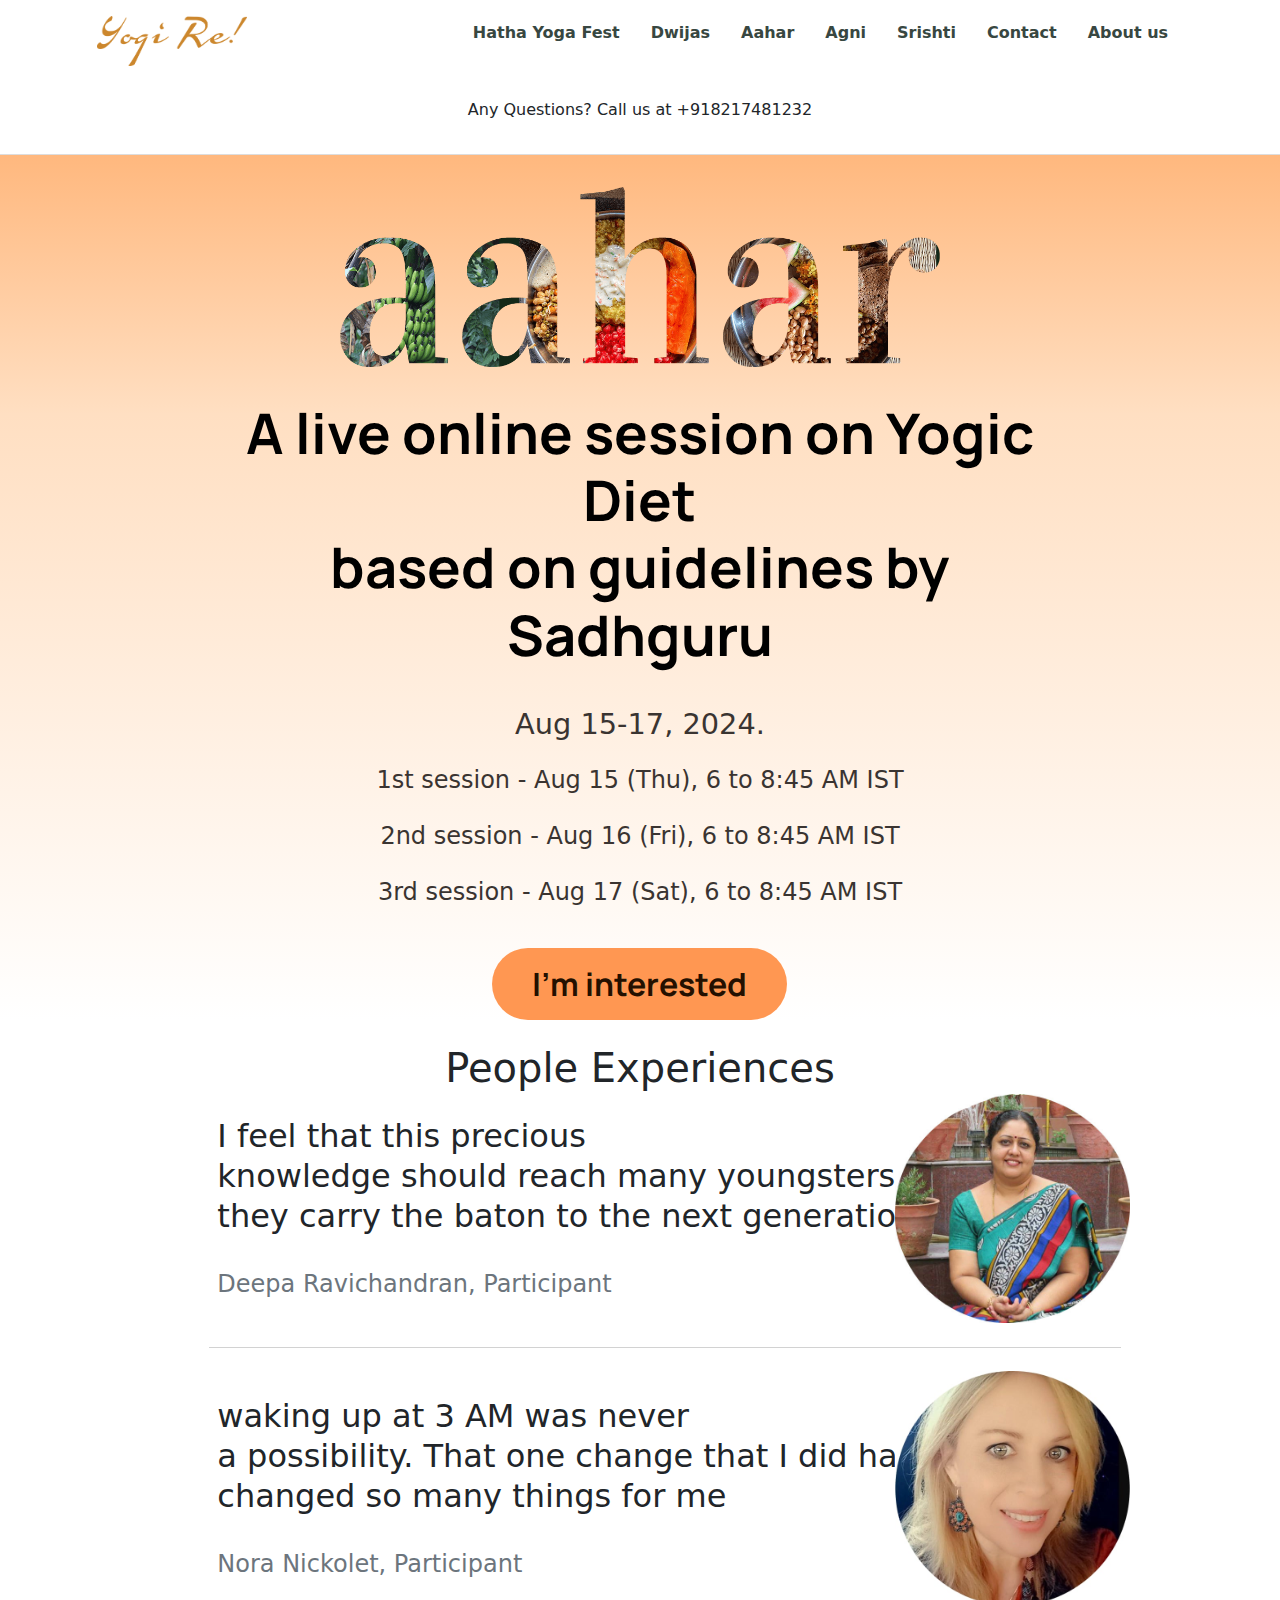
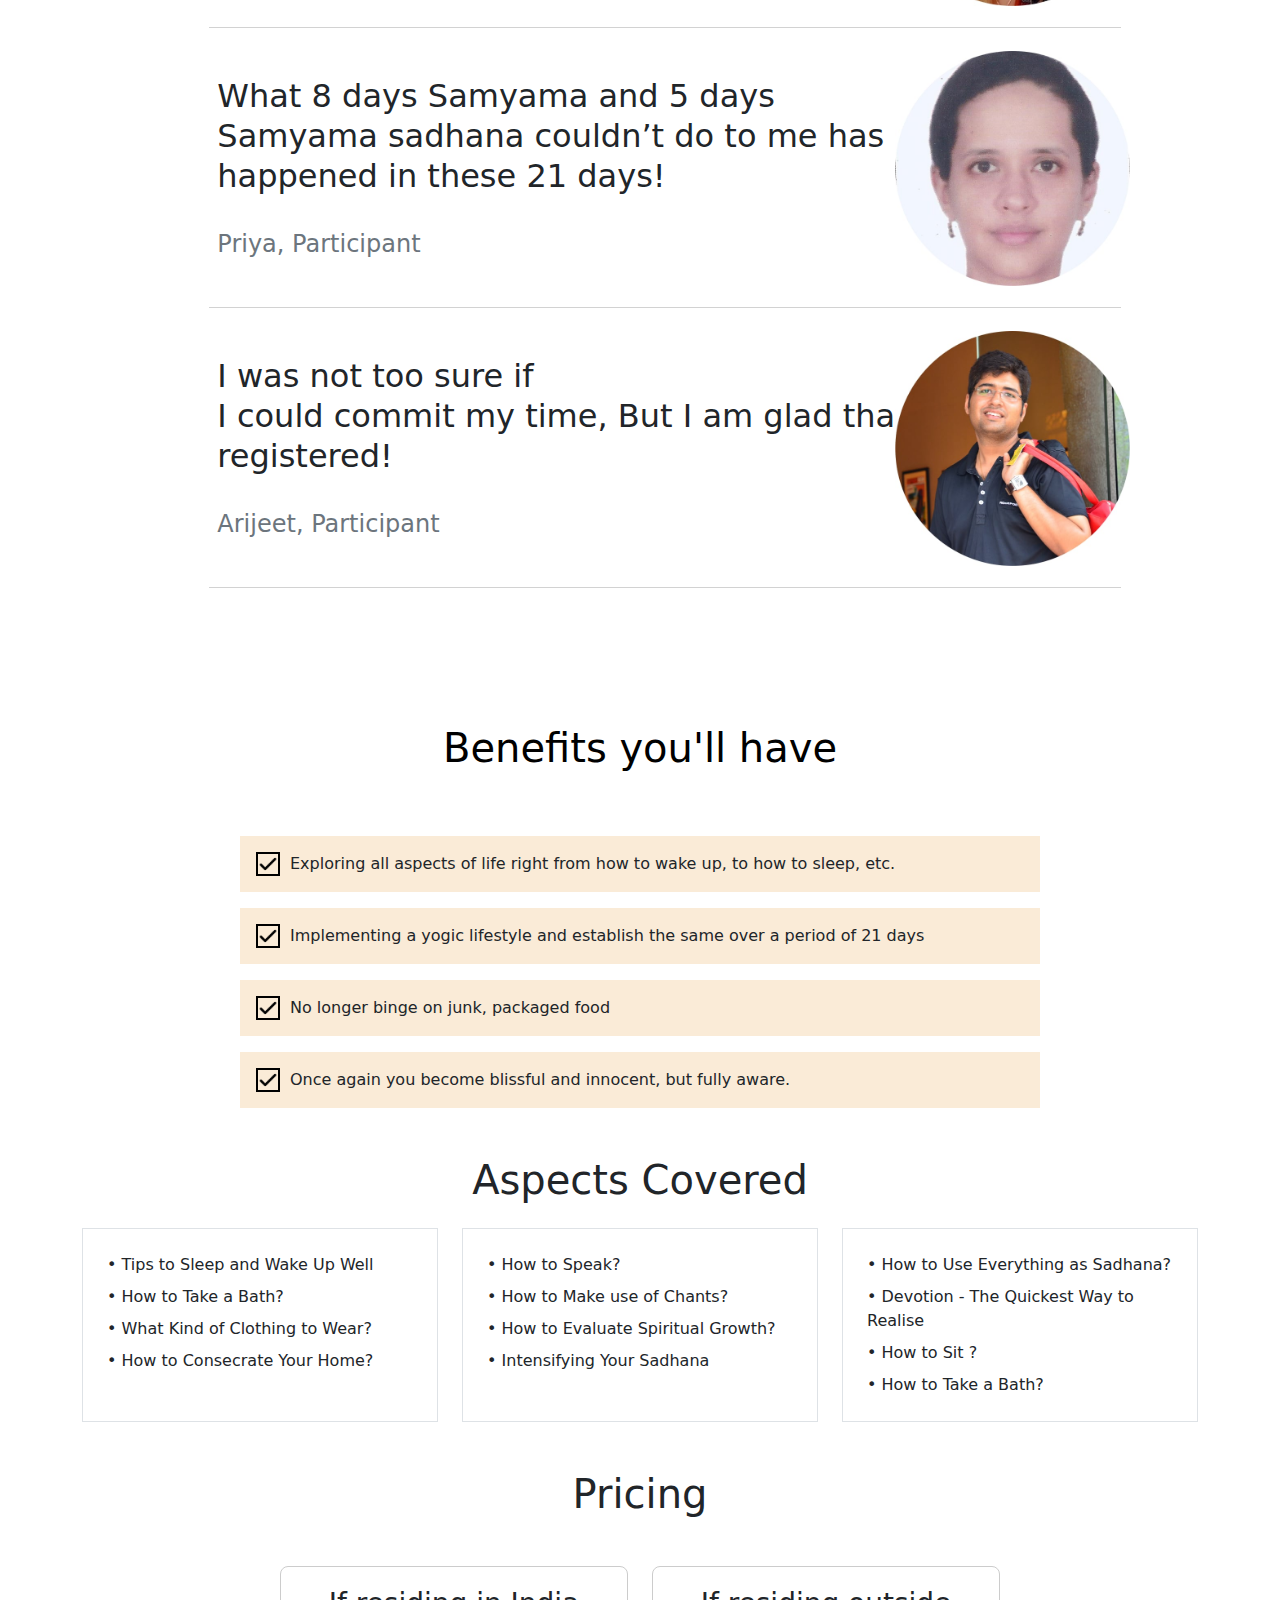
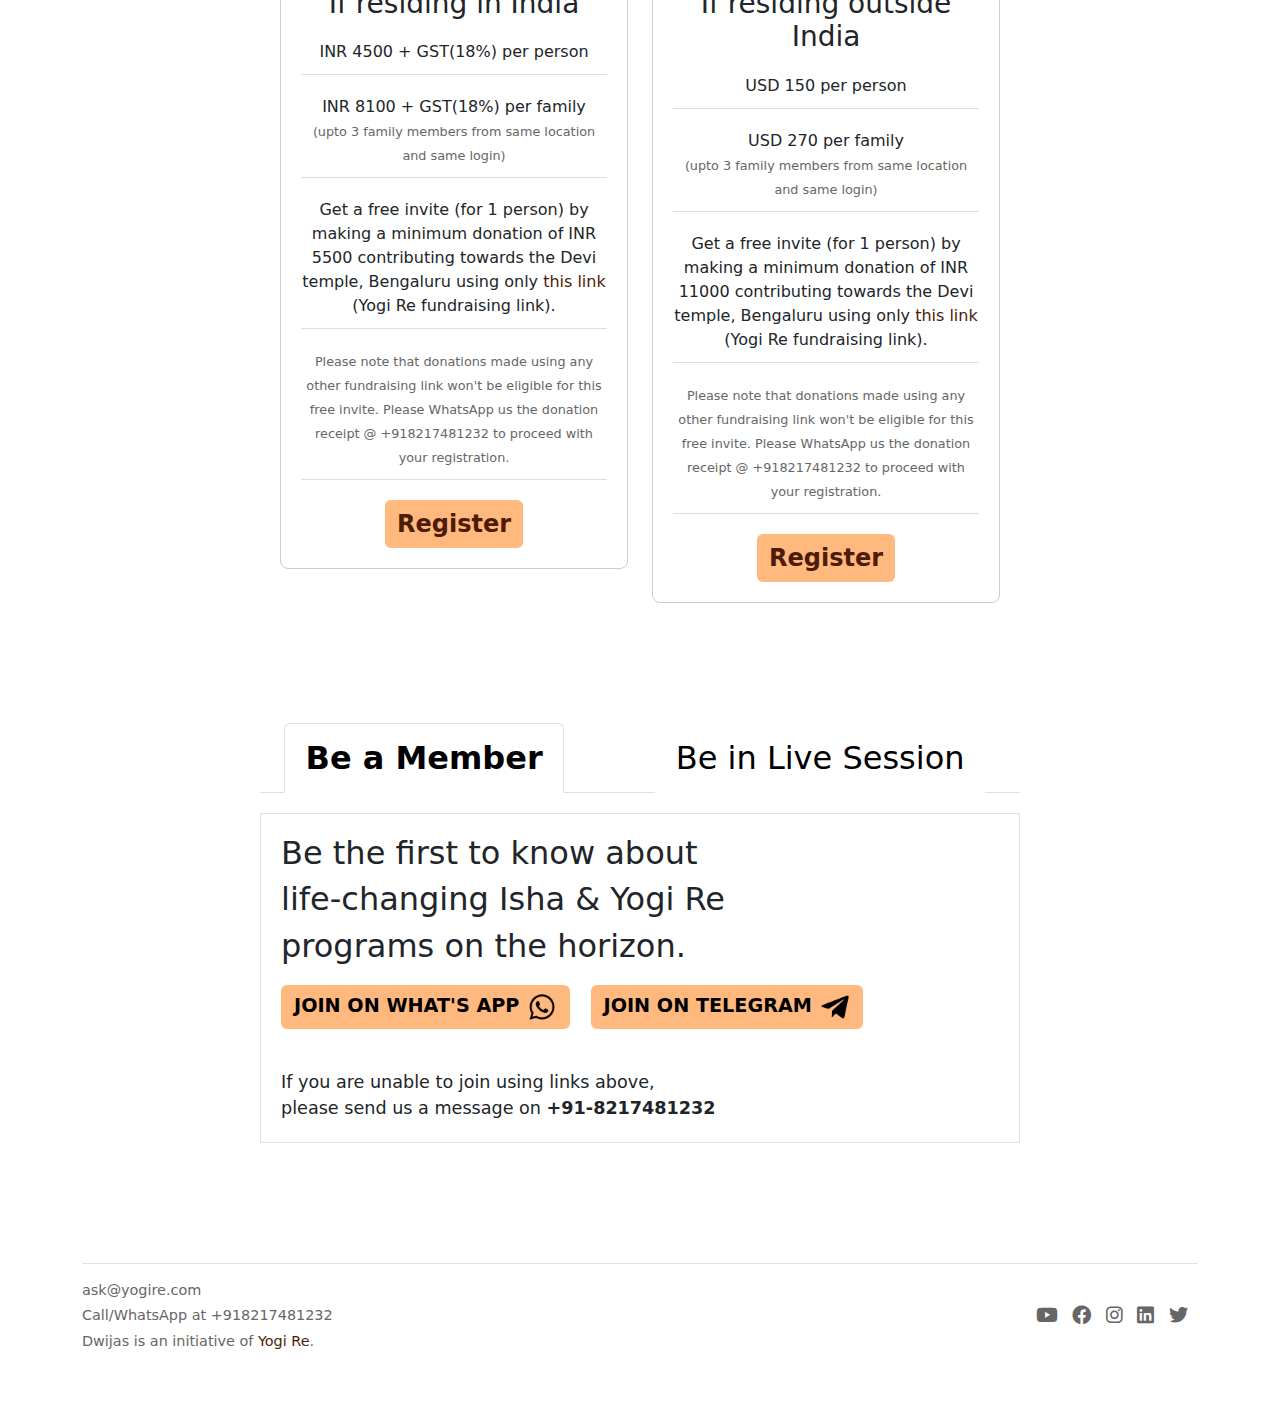
==== aahar.html @ 05f2ad52 "Add files via upload" ====
<!DOCTYPE html>
<html lang="en">
<head>
    <meta charset="UTF-8">
    <meta name="viewport" content="width=device-width, initial-scale=1.0">
    <title>21 Day Yogic Life Program</title>
    <link rel="preconnect" href="https://fonts.googleapis.com">
<link rel="preconnect" href="https://fonts.gstatic.com" crossorigin>
<link href="https://fonts.googleapis.com/css2?family=Inter+Tight:ital,wght@0,100..900;1,100..900&family=Manrope:wght@200..800&display=swap" rel="stylesheet">
<link rel="stylesheet" href="https://cdnjs.cloudflare.com/ajax/libs/font-awesome/6.0.0-beta3/css/all.min.css">
    <link rel="stylesheet" href="aahar.css">
    <!-- Bootstrap CSS -->
    <link href="https://cdn.jsdelivr.net/npm/bootstrap@5.3.0/dist/css/bootstrap.min.css" rel="stylesheet">

</head>
<body>
    <header class="header">
        <nav class="nav">
            <img src="yogire-orange.png" alt="Logo" class="logo">
            <ul class="menu">
                <li><a href="https://yogire.com/yogafest/" target="blank">Hatha Yoga Fest</a></li>
                <li><a href="dwijas.html" target="blank">Dwijas</a></li>
                <li><a href="https://yogire.com/aahar/">Aahar</a></li>
                <li><a href="https://yogire.com/agni/">Agni</a></li>
                <li><a href="https://yogire.com/srishti/">Srishti</a></li>
                <li><a href="#contactus" id="contact-link">Contact</a></li>
                <li><a href="#aboutus" id="about-link">About us</a></li>
            </ul>
            <p class="call-us">Any Questions? Call us at +918217481232</p>
        </nav>
    </header>
    <!------------------------------------------------------------------- First section ------------------------------------------------------------------->
    <div class="hero-container container-fluid">
        <div class="row justify-content-center text-center">
            <div class="col-md-8">
                <!-- Hero Image -->
                <div class="hero-image">
                    <img src="aahar-logo.png"  width="600" height="180" alt="Dwijas logo">
                </div>
                
                <!-- Main Text -->
                <h1 class="mt-4 mb-3">
                    A live online session on Yogic Diet <br>based on guidelines by Sadhguru
                </h1>
                
                <!-- Date and Time -->
                 <div class="datetime">

                    <p class="mb-2 important">Aug 15-17, 2024.</p>
                    <p class="mb-4">1st session - Aug 15 (Thu), 6 to 8:45 AM IST</p>
                    <p class="mb-4">2nd session - Aug 16 (Fri), 6 to 8:45 AM IST</p>
                    <p class="mb-4">3rd session - Aug 17 (Sat), 6 to 8:45 AM IST</p>
                     
                 </div>
                <!-- CTA Button -->
                <button class="cta-button"><b>I'm interested</b></button>
            </div>
        </div>
    </div>

     <!------------------------------------------TESTIMONIAL-------------------------------------------->
        <!------------------------------------------TESTIMONIAL-------------------------------------------->
        <!------------------------------------------TESTIMONIAL-------------------------------------------->
        <!------------------------------------------TESTIMONIAL-------------------------------------------->
        <!------------------------------------------TESTIMONIAL-------------------------------------------->
        <!------------------------------------------TESTIMONIAL-------------------------------------------->

        <div class="container-test py-4">
            <h1 class="text-center mb-4">People Experiences</h1>
            <div class="row justify-content-center" >
                <div class="col-md-8">
                    <div class="review-container">
                        <!-- Review Box -->
                        <div class="review-box d-flex justify-content-between align-items-center">
                            <div class="review-content">
                                <div class="review-text">
                                    <p>I feel that this precious<br>
                                        knowledge should reach many youngsters as they carry the baton to the next generation</p>
                                </div>
                                <div class="review-info">
                                    Deepa Ravichandran, Participant
                                </div>
                            </div>
                            <div class="placeholder-img ms-3"><img src="deepa.jpg" alt="testimonial-1"></div>
                        </div>
                        
                        <!-- Additional review boxes would repeat the same structure -->
                    </div>
                </div>
                <hr style="width:70%;text-align:left;margin-left:50px;color: rgb(75, 75, 75);">
                <div class="col-md-8">
                    <div class="review-container">
                        <!-- Review Box -->
                        <div class="review-box d-flex justify-content-between align-items-center">
                            <div class="review-content">
                                <div class="review-text">
                                    <p>waking up at 3 AM was never <br>
                                    a possibility. That one change that I did 
                                    has changed so many things for me</p>
                                </div>
                                <div class="review-info">
                                    Nora Nickolet, Participant
                                </div>
                            </div>
                            <div class="placeholder-img ms-3"><img src="agni-sharing-1.jpg" alt="testimonial-1"></div>
                        </div>
                        
                        <!-- Additional review boxes would repeat the same structure -->
                    </div>
                </div>
                <hr style="width:70%;text-align:left;margin-left:50px;color: rgb(75, 75, 75);">
                <div class="col-md-8">
                    <div class="review-container">
                        <!-- Review Box -->
                        <div class="review-box d-flex justify-content-between align-items-center">
                            <div class="review-content">
                                <div class="review-text">
                                    <p>What 8 days Samyama and 5 days<br>
                                    Samyama sadhana couldn’t do to me 
                                    has happened in these 21 days!</p>
                                </div>
                                <div class="review-info">
                                    Priya, Participant
                                </div>
                            </div>
                            <div class="placeholder-img ms-3"><img src="agni-sharing-2.jpg" alt="testimonial-1"></div>
                        </div>
                        
                        <!-- Additional review boxes would repeat the same structure -->
                    </div>
                </div>
                <hr style="width:70%;text-align:left;margin-left:50px;color: rgb(75, 75, 75);">
                <div class="col-md-8">
                    <div class="review-container">
                        <!-- Review Box -->
                        <div class="review-box d-flex justify-content-between align-items-center">
                            <div class="review-content">
                                <div class="review-text">
                                    <p>I was not too sure if <br>
                                    I could commit my time, But I am
                                    glad that I registered!</p>
                                </div>
                                <div class="review-info">
                                    Arijeet, Participant
                                </div>
                            </div>
                            <div class="placeholder-img ms-3"><img src="aahar-4.jpg" alt="testimonial-1"></div>
                        </div>
                        
                        <!-- Additional review boxes would repeat the same structure -->
                
                        
                        <!-- Additional review boxes would repeat the same structure -->
                    </div>
                </div>
                <hr style="width:70%;text-align:left;margin-left:50px;color: rgb(75, 75, 75);">
            </div>
        </div>

    <!------------------------------------------------------------------------------ Benefits Section ---------------------------------------------------------------------------->
    <div class="benefits"><h1 class="text-center mb-4">Benefits you'll have</h1></div> 
    <div class="benefits-container">
        <div class="benefit-item">
            <div class="icon-box"></div>
            <img src="correct.png" alt="checked" class="correct" width="20px" height="20px">
            <span>Exploring all aspects of life right from how to wake up, to how to sleep, etc.</span>
        </div>
        <div class="benefit-item">
            <div class="icon-box"></div>
            <img src="correct.png" alt="checked" class="correct" width="20px" height="20px">
            <span> Implementing a yogic lifestyle and establish the same over a period of 21 days</span>
        </div>
        <div class="benefit-item">
            <div class="icon-box"></div>
            <img src="correct.png" alt="checked" class="correct" width="20px" height="20px">
            <span>No longer binge on junk, packaged food</span>
        </div>
        <div class="benefit-item">
            <div class="icon-box"></div>
            <img src="correct.png" alt="checked" class="correct" width="20px" height="20px">
            <span>Once again you become blissful and innocent, but fully aware.</span>
        </div>
        
    </div>
    </div>


    <!---------------------------------------------------------------- Aspects Covered Section --------------------------------------------------------------->    
    <div class="container my-5">
        <!-- Aspects Covered Section -->
        <h1 class="text-center mb-4">Aspects Covered</h1>
        <div class="row g-4 mb-5">
            <div class="col-md-4">
                <div class="aspect-card">
                    <ul class="list-unstyled mb-0">
                        <li class="mb-2">• Tips to Sleep and Wake Up Well</li>
                        <li class="mb-2">• How to Take a Bath?</li>
                        <li class="mb-2">• What Kind of Clothing to Wear?</li>
                        <li>• How to Consecrate Your Home?</li>
                    </ul>
                </div>
            </div>
            <div class="col-md-4">
                <div class="aspect-card">
                    <ul class="list-unstyled mb-0">
                        <li class="mb-2">• How to Speak?</li>
                        <li class="mb-2">• How to Make use of Chants?</li>
                        <li class="mb-2">• How to Evaluate Spiritual Growth?</li>
                        <li>• Intensifying Your Sadhana</li>
                    </ul>
                </div>
            </div>
            <div class="col-md-4">
                <div class="aspect-card">
                    <ul class="list-unstyled mb-0">
                        <li class="mb-2">• How to Use Everything as Sadhana?</li>
                        <li class="mb-2">• Devotion - The Quickest Way to Realise</li>
                        <li class="mb-2">• How to Sit ?</li>
                        <li>• How to Take a Bath?</li>
                    </ul>
                </div>
            </div>
        </div>

    <!-----------------------------------------------PRICING------------------------------------------->

        <div class="container my-5">
            <h1 class="text-center mb-5">Pricing</h1>
            <div class="row justify-content-center">
                <div class="col-md-4">
                    <div class="pricing-card">
                        <div class="pricing-location"><h3>If residing in India</h3></div>
                        <p>INR 4500 + GST(18%) per person</p>
                        <p>INR 8100 + GST(18%) per family<br><span class="sub-sub">(upto 3 family members from same location and same login)</span></p>
                        <p>Get a free invite (for 1 person) by making a minimum donation of INR 5500 contributing towards the Devi temple, Bengaluru using only <a href="https://isha.sadhguru.org/en/devicrowdfunding/campaigns/yogi-re-linga-bhairavi-temple-campaign">this link</a> (Yogi Re fundraising link).</p>
                        <p><span class="sub-sub">Please note that donations made using any other fundraising link won't be eligible for this free invite.

                            Please WhatsApp us the donation receipt @ +918217481232 to proceed with your registration.</span></p>
                        <button class="btn btn-block"><a href="https://docs.google.com/forms/d/e/1FAIpQLSeTf7cpt-JGD8JMsWaesWtTOO8NEe8G5fBwo3G-v0Hqc9XtiQ/viewform">Register</a></button>
                    </div>
                </div>
                <div class="col-md-4">
                    <div class="pricing-card">
                        <div class="pricing-location"><h3>If residing outside India</h3></div>
                        <p>USD 150 per person</p>
                        <p>USD 270 per family<br><span class="sub-sub">(upto 3 family members from same location and same login)</span></p>
                        <p>Get a free invite (for 1 person) by making a minimum donation of INR 11000 contributing towards the Devi temple, Bengaluru using only <a href="https://isha.sadhguru.org/en/devicrowdfunding/campaigns/yogi-re-linga-bhairavi-temple-campaign">this link</a> (Yogi Re fundraising link).</p>
                        <p><span class="sub-sub">Please note that donations made using any other fundraising link won't be eligible for this free invite.

                            Please WhatsApp us the donation receipt @ +918217481232 to proceed with your registration.</span></p>
                        <button class="btn btn-block"><a href="https://docs.google.com/forms/d/e/1FAIpQLSeTf7cpt-JGD8JMsWaesWtTOO8NEe8G5fBwo3G-v0Hqc9XtiQ/viewform">Register</a></button>
                    </div>
                </div>
            </div>
        </div>

        <!-----------------------------------------------DETAILS------------------------------------------->
       
        <div class="container container-program mt-5">
            <h2 class="text-center mb-4">Program Details</h2>
            <div class="row justify-content-center">
              <div class="col-md-2 col-sm-4 mb-3">
                <div class="program-card">
                  <img src="https://via.placeholder.com/80" alt="Program Image">
                  <div class="headline"></div>
                  <div class="paragraph"></div>
                  <div class="paragraph"></div>
                </div>
              </div>
              <div class="col-md-2 col-sm-4 mb-3">
                <div class="program-card">
                  <img src="https://via.placeholder.com/80" alt="Program Image">
                  <div class="headline"></div>
                  <div class="paragraph"></div>
                  <div class="paragraph"></div>
                </div>
              </div>
              <div class="col-md-2 col-sm-4 mb-3">
                <div class="program-card">
                  <img src="https://via.placeholder.com/80" alt="Program Image">
                  <div class="headline"></div>
                  <div class="paragraph"></div>
                  <div class="paragraph"></div>
                </div>
              </div>
              <div class="col-md-2 col-sm-4 mb-3">
                <div class="program-card">
                  <img src="https://via.placeholder.com/80" alt="Program Image">
                  <div class="headline"></div>
                  <div class="paragraph"></div>
                  <div class="paragraph"></div>
                </div>
              </div>
              <div class="col-md-2 col-sm-4 mb-3">
                <div class="program-card">
                  <img src="https://via.placeholder.com/80" alt="Program Image">
                  <div class="headline"></div>
                  <div class="paragraph"></div>
                  <div class="paragraph"></div>
                </div>
              </div>
            </div>
          </div>

        <!------------------------------------------TAB CONTENTS-------------------------------------------->
        <!------------------------------------------TAB CONTENTS-------------------------------------------->
        <!------------------------------------------TAB CONTENTS-------------------------------------------->
        <!------------------------------------------TAB CONTENTS-------------------------------------------->
        <!------------------------------------------TAB CONTENTS-------------------------------------------->
        <!------------------------------------------TAB CONTENTS-------------------------------------------->

        <section>
        <div class="tab-section">
            <div class="tab-container">
                
                <!-- Tabs -->
                <ul class="nav nav-tabs" id="myTabs" role="tablist">
                    <li class="nav-item" role="presentation">
                        <button class="nav-link active" id="member-tab" data-bs-toggle="tab" 
                                data-bs-target="#member" type="button" role="tab">
                            Be a Member
                        </button>
                    </li>
                    <li class="nav-item" role="presentation">
                        <button class="nav-link" id="live-tab" data-bs-toggle="tab" 
                                data-bs-target="#live" type="button" role="tab">
                            Be in Live Session
                        </button>
                    </li>
                </ul>
    
                <!-- Tab Content -->
                <div class="tab-content" id="myTabContent">
                    <!-- Member Tab Content -->
                    <div class="tab-pane fade show active" id="member" role="tabpanel">
                        <div class="content-box">
                            <h4>Be the first to know about</h4>
                            <h4>life-changing Isha & Yogi Re </h4>
                            <h4>programs on the horizon.</h4>
                            
                            <div class="join-buttons">
                                <button class="btn custom-btn"><b>JOIN ON WHAT'S APP</b><img src="wpicon.png" alt="what's-app-icon"></button>
                                <button class="btn custom-btn"><b>JOIN ON TELEGRAM</b><img src="teleicon.png" alt="what's-app-icon"></button>
                            </div>
    
                            <div class="phone-text">
                                If you are unable to join using links above,<br>
                                please send us a message on <strong>+91-8217481232</strong>
                            </div>
                        </div>
                    </div>
    
                    <!-- Live Session Tab Content -->
                    <div class="tab-pane fade" id="live" role="tabpanel">
                        <div class="content-box">
                            <h4>The 6th edition of Dwijas Online</h4>
                            <h4>starting this Sep 2nd!</h4>
                            <p>Sep 2 - 22, 2023</p>
                            <p>3:30 AM TO 5:00 AM IST</p>
                            
                            <p class="mt-4">If you are keen on attending upcoming Dwijas programs, Please fill below enquiry form</p>
                            
                            <button class="enquiry-form-btn mt-2"><b>Enquiry form</b></button>
                        </div>
                    </div>
                </div>
            </div>
        </div>
    </section>
    <div class="footer-container">
        <footer class="footer d-flex flex-column flex-md-row justify-content-between align-items-center py-3 border-top">
          <div>
            <p class="mb-1">ask@yogire.com</p>
            <p class="mb-1">Call/WhatsApp at +918217481232</p>
            <p class="mb-0">Dwijas is an initiative of <a href="#" class="text-decoration-none">Yogi Re</a>.</p>
          </div>
          <div class="social-icons">
            <a href="#"><i class="fab fa-youtube"></i></a>
            <a href="#"><i class="fab fa-facebook"></i></a>
            <a href="#"><i class="fab fa-instagram"></i></a>
            <a href="#"><i class="fab fa-linkedin"></i></a>
            <a href="#"><i class="fab fa-twitter"></i></a>
          </div>
        </footer>
      </div>

    <!-- Bootstrap JS and Popper.js -->
    <script src="https://cdn.jsdelivr.net/npm/bootstrap@5.3.0/dist/js/bootstrap.bundle.min.js"></script>
</body>
</html>
---- aahar.css ----
:root {
    --abutton: #ffb46e;
    --inbutton: #ffffff;
  }

  body a{
    text-decoration: none;
    color: #4e1b07;
}

.header {
    background: #fff;
    padding: 1rem;
    border-bottom: 1px solid #ddd;
}

.nav {
    display: flex;
    align-items: center;
    gap: 2rem;
    justify-content: space-around;
}

.logo {
    width: 150px;
    height: 50px;
    background: #ffffff;
}

.menu {
    display: flex;
    gap: 1rem;
    list-style: none;
}

.menu a {
    text-decoration: none;
    color: #384741;
    font-weight: 700;
    margin-right: 15px;
}

.hero-image {
    margin: 2rem auto;
}

.hero-container{

    background: linear-gradient(to bottom, #ffb87e, #ffdfc2 30%, #ffffff);
}

.datetime{
    font-size: 1.8rem;
    font-weight: 500;
    color: #3a3431;
    line-height: 2rem;
    margin: 40px auto;
}

.datetime .important{
    margin-bottom: 1.5rem !important;
}

.datetime .mb-4{
    margin-bottom: 1.2rem;
    font-size: smaller;
}

.hero-container h1{
    font-weight: 700;
    font-size: 3.5rem;
    font-family: Manrope, Sans-serif;
    color: #000;
}

.cta-button {
    background-color: #ff9752;
    color: #241000;
    padding: 12px 40px;
    border: none;
    font-family: Manrope, Sans-serif;
    transition: background-color 0.3s;
    border-radius: 50px;
    font-size: 2rem;
}

.cta-button:hover {
    background-color: #fa6825;
}

.icon-box {
    width: 24px;
    height: 24px;
    border: 2px solid #000;
    position: relative;
    display: inline-block;
    margin-right: 10px;
}

.icon-box::before,
.icon-box::after {
    content: '';
    position: absolute;
    background-color: #000;
}

.correct{
    position: absolute;
    margin-left: 2px;
}

.aspect-card {
    border: 1px solid #dee2e6;
    padding: 1.5rem;
    height: 100%;
}

.benefits{
    margin: 4rem auto;
    color: #000;
}

.benefits-container{
    width: 800px;
    margin: 10px auto;
}

.benefit-item {
    
    padding: 1rem;
    margin-bottom: 1rem;
    display: flex;
    align-items: center;
    background-color: antiquewhite;
}

---------------------------------------TESTIMONIAl-------------------------------------------


.review-box {
    border-bottom: 1px solid #dee2e6;
    padding: 15px 0;
    margin: 3rem auto;
}

.review-container{
    
    margin-bottom: 45px;
}

.review-text {
    font-size: 2rem;
    margin-bottom: 30px;
    line-height: 2.5rem;
}

.review-info {
    font-size: 1.5rem;
    color: #6c757d;
}

.placeholder-img {
    width: 100px;
    height: 100px;
    display: flex;
    align-items: center;
    justify-content: center;
    
}

.placeholder-img img{
    width: 275px;
    height: auto;
    padding: 20px;
}

.container-test hr{
    margin-bottom: 3rem;
}
---------------------------------------TAB-CONTENTS-------------------------------------------

section {
    min-height: 100vh;
    display: flex;
    align-items: center;
    justify-content: center;
}

.tab-container {
    max-width: 800px;
    width: 100%;
    padding: 20px;
    margin: 100px auto;
}

.nav-tabs .nav-link {
    color: #000;
    background-color: #fff;
    border: 1px solid #dee2e6;
    margin-right: 10px;
    padding: 10px 20px;
    font-size: 2rem;
}

.nav-tabs .nav-link.active {
    font-weight: bold;
}

.join-buttons button{
    font-size: 1.2rem;
}

.content-box {
    border: 1px solid #dee2e6;
    padding: 20px;
    margin-top: 20px;
}

.content-box p{
    font-size: 1.8rem;
    line-height: 1.5rem;
    margin-top: 15px;
    margin-bottom: 15px;
}

.join-buttons {
    margin-top: 20px;
    margin-bottom: 40px;
}

.join-buttons img{
    width: 30px;
    height: auto;
    margin-left: 8px;
}

.join-buttons .btn {
    margin-right: 15px;
    background-color: #ffb87e;
    color: #000;
}

.phone-text {
    margin-top: 15px;
    font-size: 1.1rem;
}

.content-box h4{
    font-size: 2rem;
}

.enquiry-form-btn {
    background-color: #ffb87e;
    color: rgb(29, 29, 29);
    padding: 8px 20px;
    border: none;
    font-size: 1.8rem;
}

.content-box .mt-4{
    font-size: 1.8rem;
    line-height: 2.2rem;
    color: #3a3431;
}

.footer-container {
    font-size: 0.9rem;
    color: #666;
  }
  .social-icons a {
    color: #666;
    margin-right: 10px;
    font-size: 1.2rem;
    transition: color 0.3s ease;
  }
  .social-icons a:hover {
    color: #333;
  }

  .pricing-card {
    border: 1px solid #ccc;
    border-radius: 8px;
    padding: 20px;
    text-align: center;
}
.pricing-card img {
    width: 100%;
    height: 150px;
    object-fit: cover;
    margin-bottom: 15px;
}
.pricing-card p {
    border-bottom: 1px solid #ddd;
    margin: 20px 0;
    padding-bottom: 10px;
}
.pricing-card .btn {
    background-color: #ffb87e;
    color: rgb(68, 31, 20);
    border: none;
    font-size: 1.5rem;
    font-weight: 600;
}

.pricing-card .sub-sub{
    font-size: 0.8rem;
    color: #666;
  }

.container-program{
    display: none;
}

.program-card {
    border: 1px solid #ddd;
    border-radius: 8px;
    padding: 20px;
    text-align: center;
  }

  .program-card img {
    width: 80px;
    height: 80px;
    border-radius: 50%;
    object-fit: cover;
  }

  .headline {
    height: 8px;
    width: 60%;
    margin: 15px auto;
    background-color: black;
  }

  .paragraph {
    height: 5px;
    width: 80%;
    margin: 8px auto;
    background-color: #ccc;
  }

 


@media screen and (max-width: 450px) {
    html,body{
        width : 100%;
        height : auto;
        margin : 0;
        padding : 0;
        overflow-x: hidden;
    }

    .hero-image img{

        width: 300px;
        height: 100px;
    }

    .hero-container h1{
        font-size: 1.2rem;
    }

    .nav {
        flex-direction: column;
        gap: 1rem;
        text-align: center;
    }

    .menu{
        flex-direction: column;
        padding: 0;
        gap: 0.5rem;
    }

    .logo {
        width: 120px;
        height: 40px;
    }

    .call-us {
        font-size: 0.9rem;
    }

    .datetime{
        font-size: 1.2rem;
        line-height: 0.5;
    }

    .benefits-container {
        width: 80%;
        margin: 10px auto;
        font-size: smaller;
    }

    .icon-box{
        visibility: hidden
    }

    .icon-box span{
        width: 80%;
    }

    .placeholder-img img {
        width: 180px;
        height: auto;
    }

    .review-text {
        
        font-size: 1rem;
        margin-bottom: 0px;
        line-height: 1.8rem;
    }

    .review-info{
        font-size: 0.8rem;
    color: #6c757d;

    }

    .py-4{
        padding: 2rem;
    }

    .container-test hr{
    width: 100%;
    text-align: left;
    margin-left: 0px;
    color: rgb(75, 75, 75);
    }

    .content-box h4 {
        font-size: 1.2rem;
    }

    .join-buttons .btn {
        margin-right: 15px;
        background-color: #ffb87e;
        color: #000;
        font-size: 1rem;
        margin-bottom: 20px;
    }

    .content-box p {
        font-size: 1.2rem;
        line-height: 1.1rem;
    }

    .content-box .mt-4 {
        font-size: 1rem;
        line-height: 1.5rem;
    }

    .footer-container {
        text-align: center;
      }
      .social-icons {
        margin-top: 10px;
      }
    
    
}
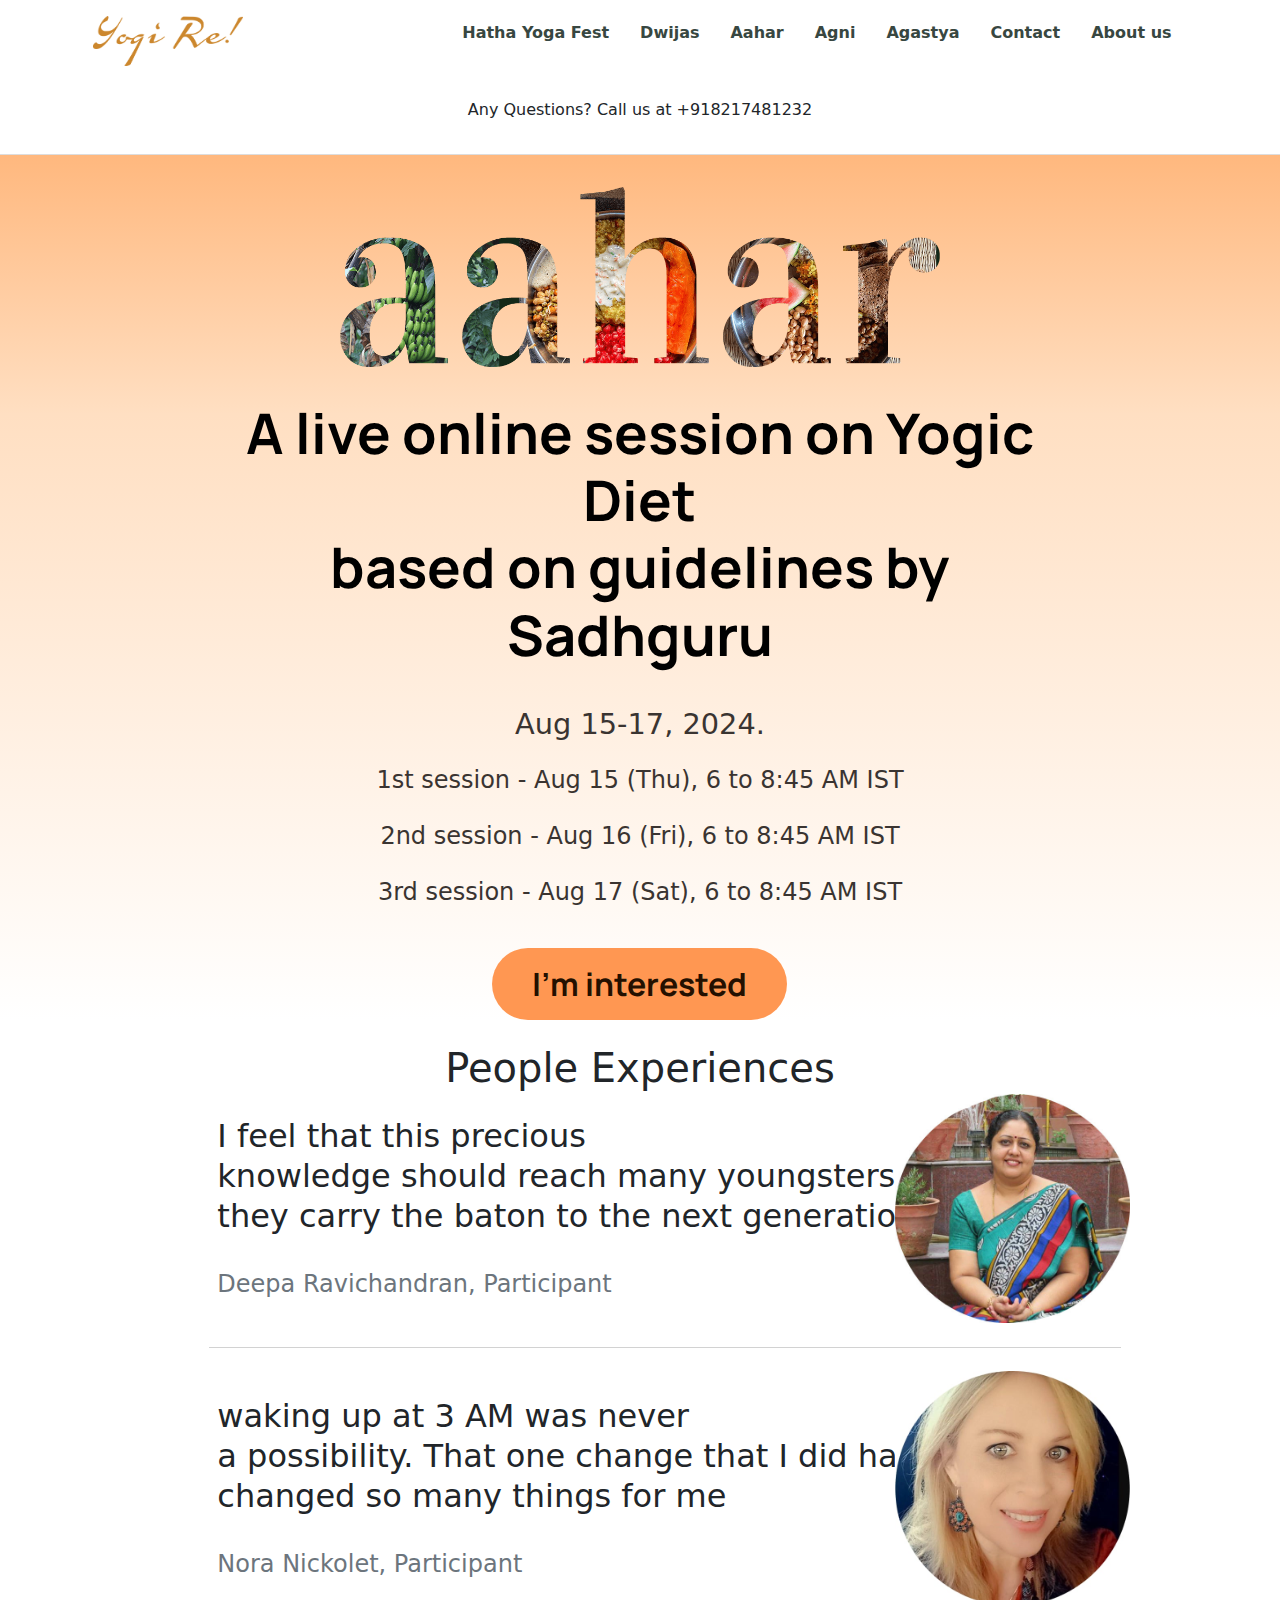
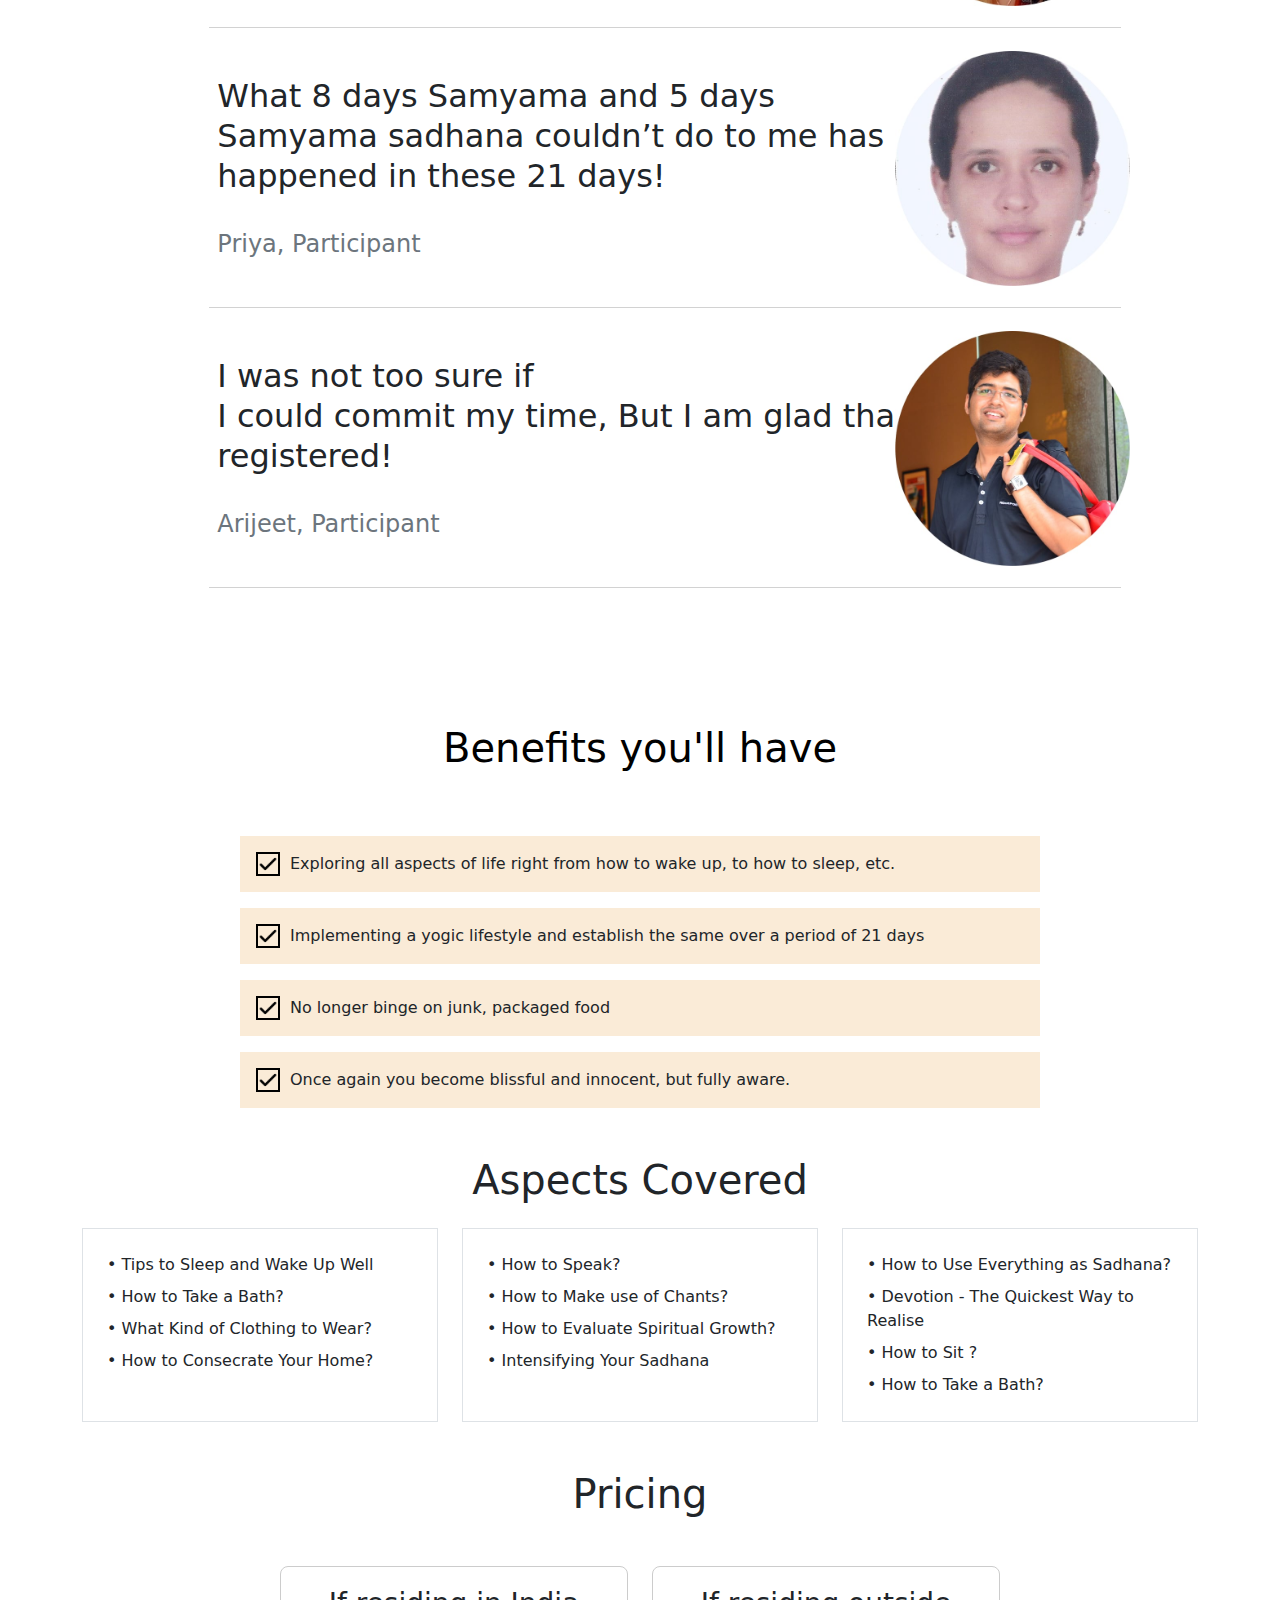
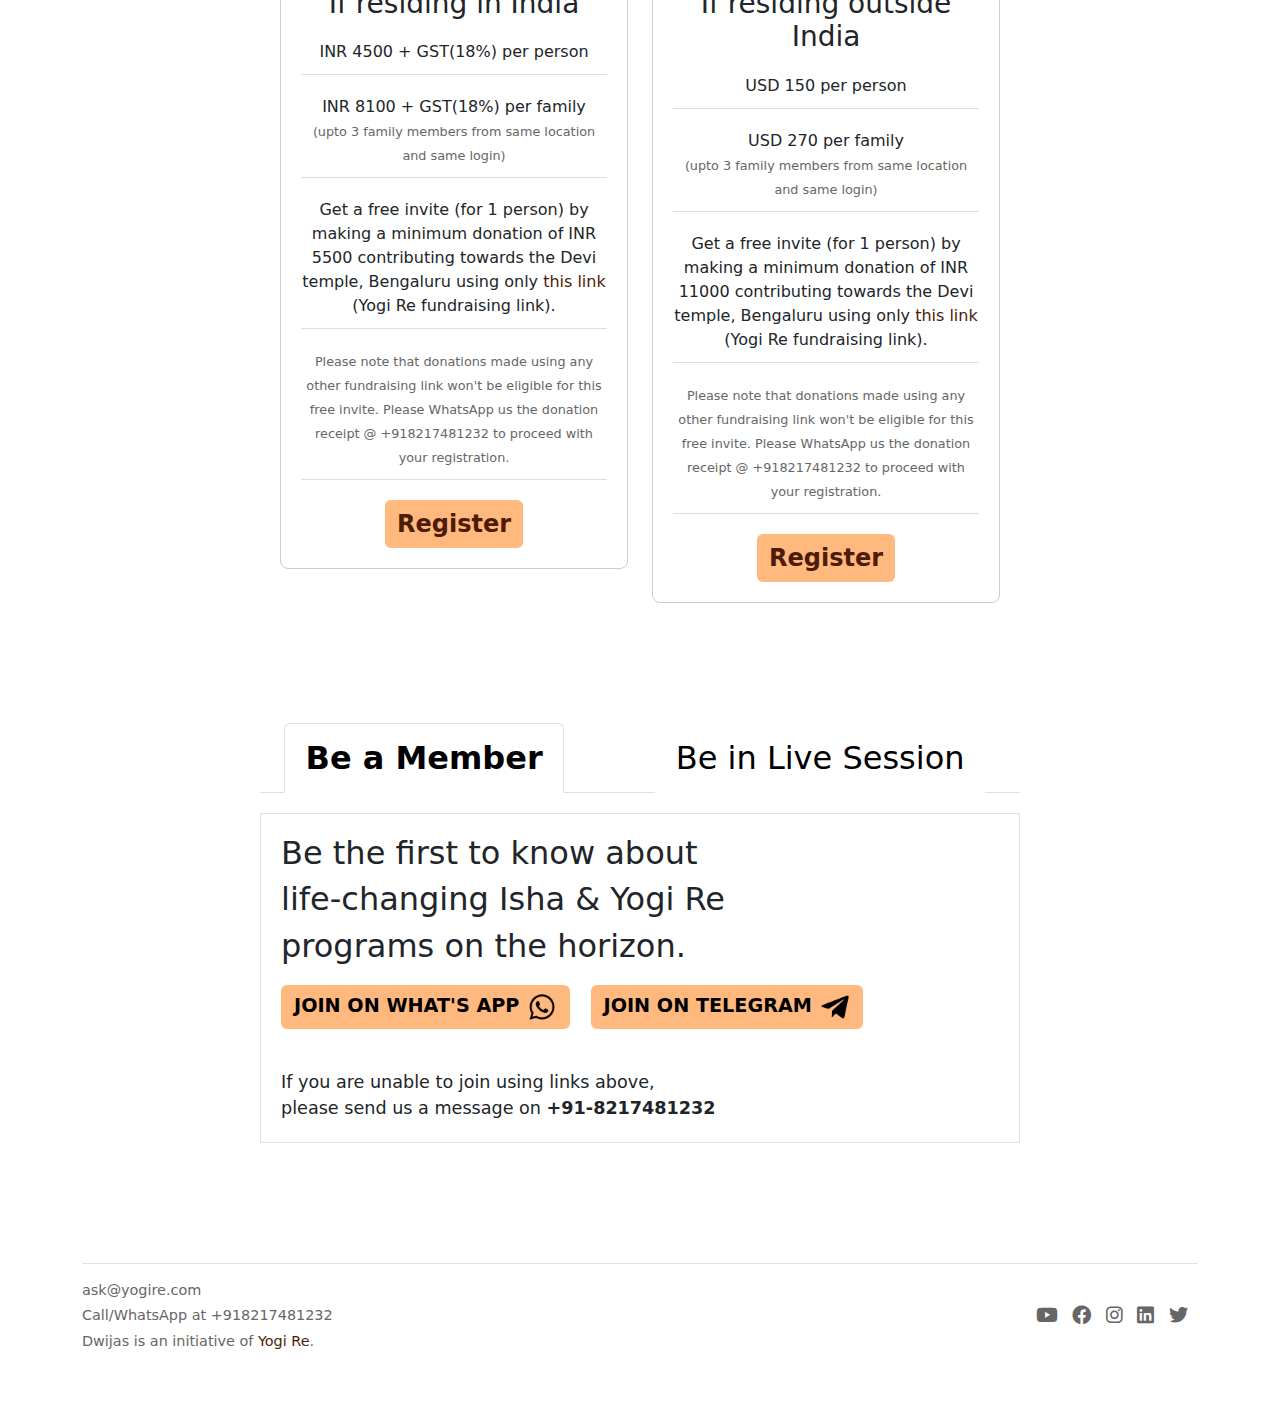
==== commit dae4c02c: "aahar.html" ====
--- a/aahar.html
+++ b/aahar.html
@@ -21,8 +21,8 @@
                 <li><a href="https://yogire.com/yogafest/" target="blank">Hatha Yoga Fest</a></li>
                 <li><a href="dwijas.html" target="blank">Dwijas</a></li>
                 <li><a href="https://yogire.com/aahar/">Aahar</a></li>
-                <li><a href="https://yogire.com/agni/">Agni</a></li>
-                <li><a href="https://yogire.com/srishti/">Srishti</a></li>
+                <li><a href="https://yogireindia.github.io/agni/">Agni</a></li>
+                <li><a href="https://yogireindia.github.io/agastya/">Agastya</a></li>
                 <li><a href="#contactus" id="contact-link">Contact</a></li>
                 <li><a href="#aboutus" id="about-link">About us</a></li>
             </ul>
@@ -387,4 +387,4 @@
     <!-- Bootstrap JS and Popper.js -->
     <script src="https://cdn.jsdelivr.net/npm/bootstrap@5.3.0/dist/js/bootstrap.bundle.min.js"></script>
 </body>
-</html>+</html>
